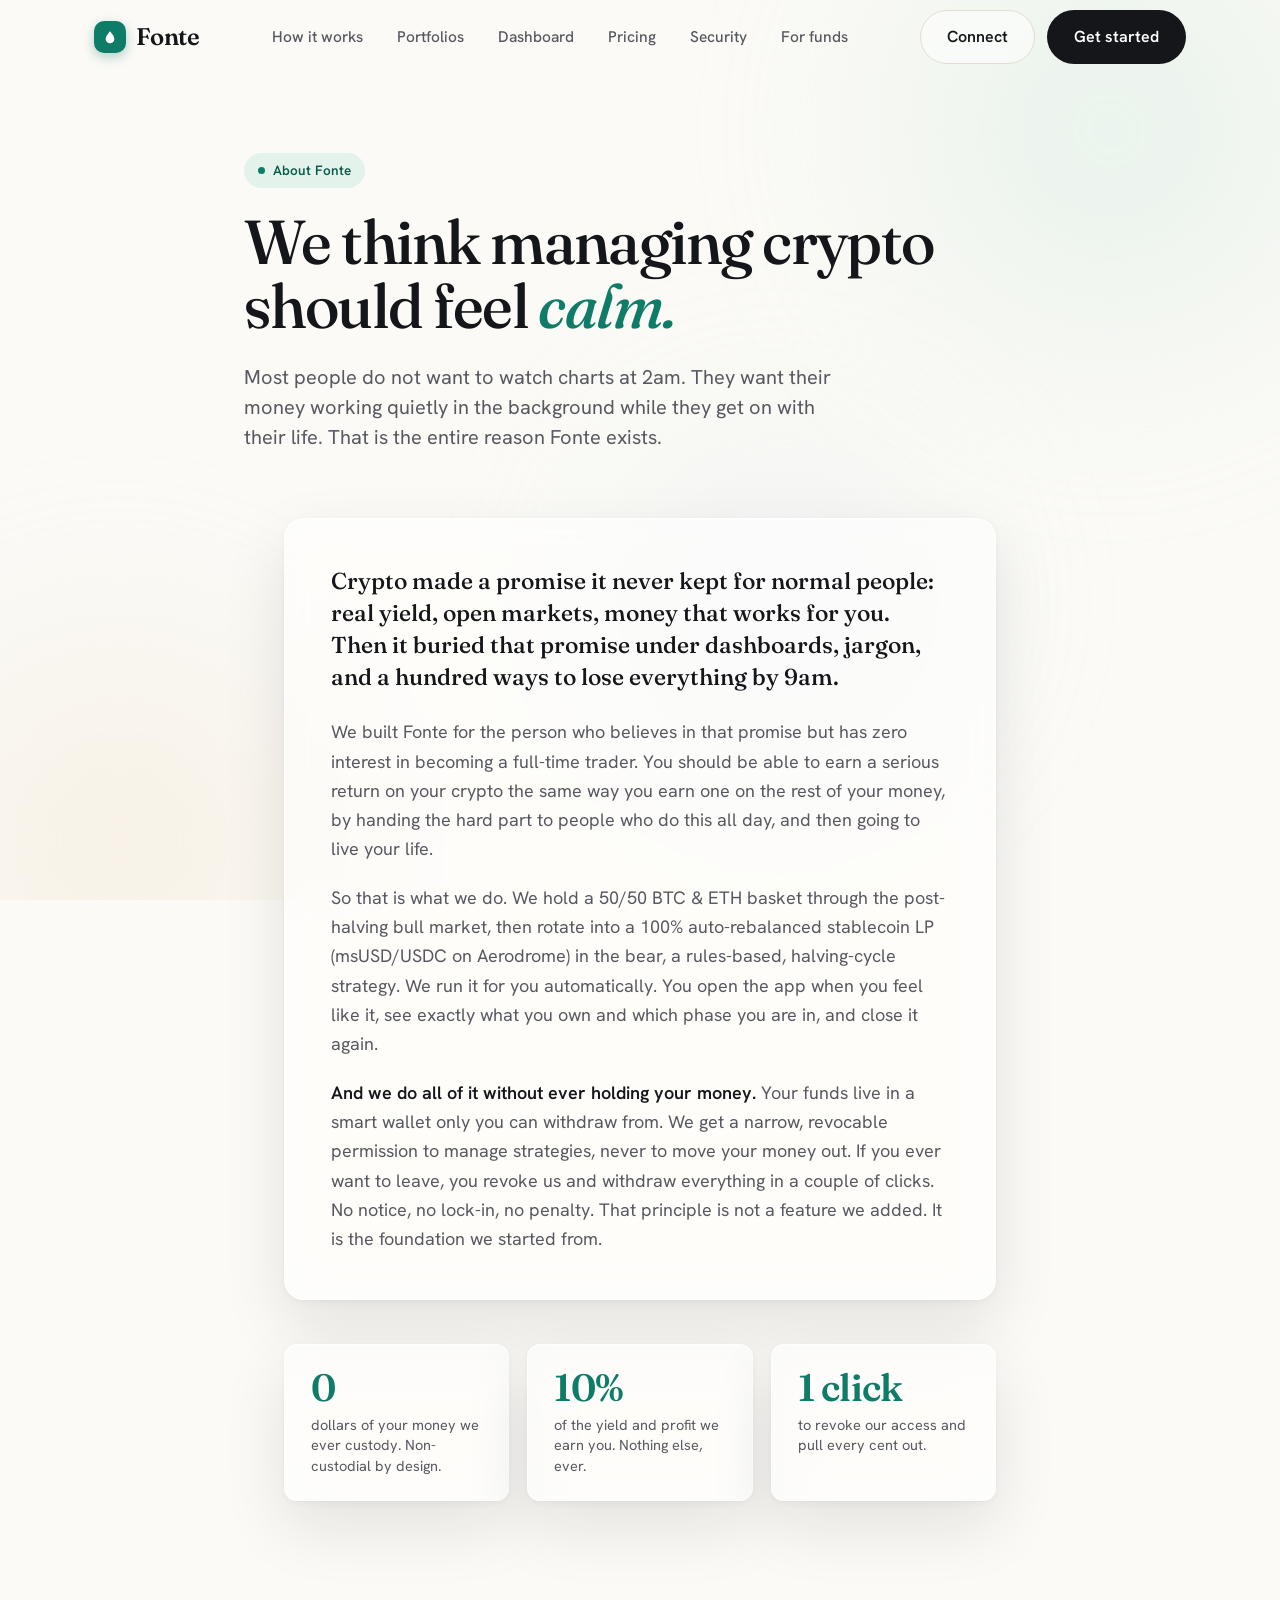
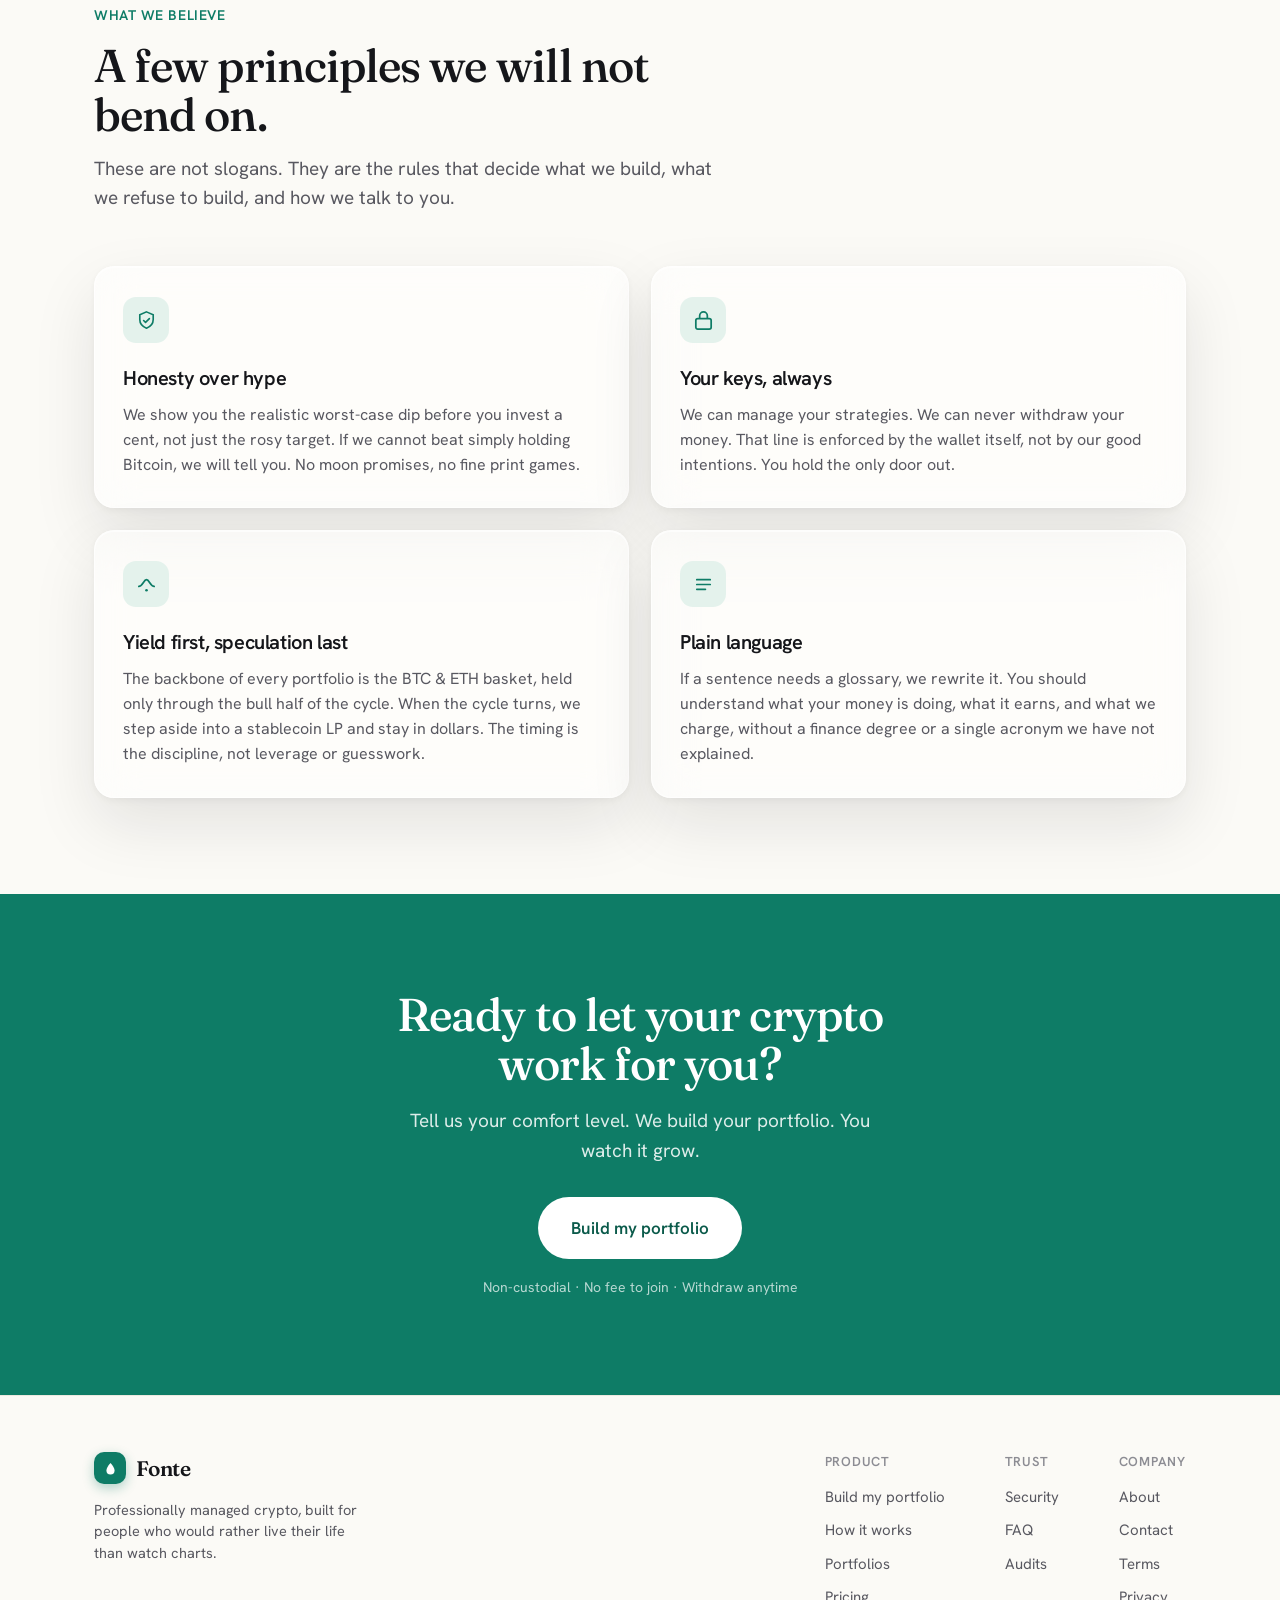
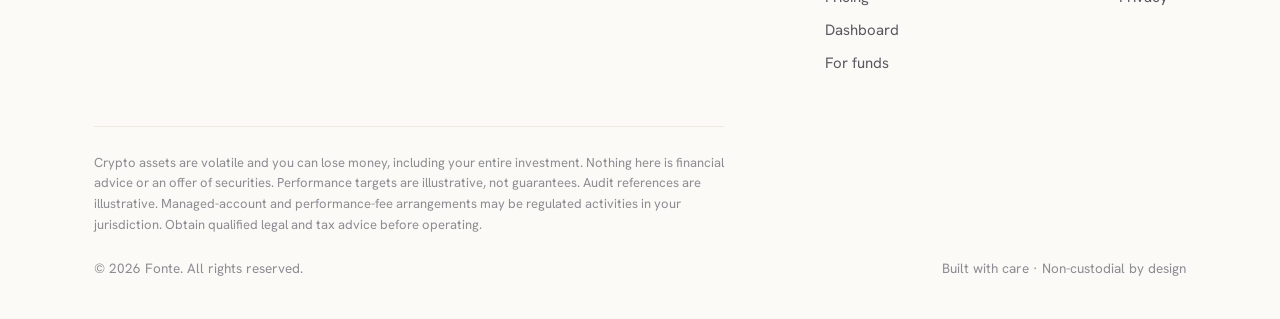
==== about.html @ 7508da29 "Fonte marketing site: landing, for-funds (white-label + API), sample dashboard, legal pages Co-Autho" ====
<!DOCTYPE html>
<html lang="en">
<head>
<meta charset="UTF-8" />
<meta name="viewport" content="width=device-width, initial-scale=1" />
<title>About Fonte</title>
<meta name="description" content="Why Fonte exists: we think managing crypto should feel calm. Professionally managed, non-custodial portfolios for people who would rather live their life than watch charts." />
<link rel="icon" href="data:image/svg+xml,%3Csvg xmlns='http://www.w3.org/2000/svg' viewBox='0 0 32 32'%3E%3Crect width='32' height='32' rx='10' fill='%230E7C66'/%3E%3Cpath d='M16 4.5C16 4.5 7.5 13.5 7.5 20a8.5 8.5 0 0 0 17 0C24.5 13.5 16 4.5 16 4.5Z' fill='white'/%3E%3C/svg%3E" />
<!--OG-->
<meta name="theme-color" content="#0E7C66" />
<link rel="canonical" href="https://fonte.finance/about" />
<meta property="og:type" content="website" />
<meta property="og:site_name" content="Fonte" />
<meta property="og:title" content="About Fonte" />
<meta property="og:description" content="Why Fonte exists: managing crypto should feel calm. Professionally managed, non-custodial portfolios for people who would rather live their life than watch charts." />
<meta property="og:url" content="https://fonte.finance/about" />
<meta property="og:image" content="https://fonte.finance/assets/og.png?v=20260615" />
<meta property="og:image:type" content="image/png" />
<meta property="og:image:width" content="1200" />
<meta property="og:image:height" content="630" />
<meta property="og:image:alt" content="Fonte. Crypto, on autopilot. Professionally managed, non-custodial crypto portfolios." />
<meta name="twitter:card" content="summary_large_image" />
<meta name="twitter:site" content="@fonte" />
<meta name="twitter:title" content="About Fonte" />
<meta name="twitter:description" content="Why Fonte exists: managing crypto should feel calm. Professionally managed, non-custodial portfolios for people who would rather live their life than watch charts." />
<meta name="twitter:image" content="https://fonte.finance/assets/og.png?v=20260615" />
<meta name="twitter:image:alt" content="Fonte. Crypto, on autopilot. Professionally managed, non-custodial crypto portfolios." />
<!--/OG-->
<link rel="stylesheet" href="styles.css" />
<style>
  /* ---- nav + footer (copied from index.html inline style so this page is self-contained) ---- */
  footer{border-top:1px solid var(--line);padding:56px 0 40px}
  .foot-grid{display:flex;justify-content:space-between;gap:40px;flex-wrap:wrap;margin-bottom:40px}
  .foot-brand{max-width:280px}
  .foot-brand p{color:var(--ink-2);font-size:14.5px;margin-top:14px;line-height:1.5}
  .foot-cols{display:flex;gap:60px;flex-wrap:wrap}
  .foot-col h5{font-size:13px;text-transform:uppercase;letter-spacing:.06em;color:var(--ink-3);margin-bottom:14px;font-weight:600}
  .foot-col a{display:block;color:var(--ink-2);font-size:15px;margin-bottom:10px;transition:color .15s}
  .foot-col a:hover{color:var(--ink)}
  .foot-legal{border-top:1px solid var(--line);padding-top:26px;color:var(--ink-3);font-size:13px;line-height:1.6;max-width:90ch}
  .foot-bottom{display:flex;justify-content:space-between;align-items:center;gap:20px;margin-top:22px;flex-wrap:wrap;color:var(--ink-3);font-size:13.5px}

  /* ---- about-only ---- */
  .pg-hero{padding:78px 0 30px}
  .pg-hero .wrap{max-width:840px}
  h1.pg-h{font-family:"Fraunces";font-weight:500;font-size:clamp(38px,6vw,62px);line-height:1.03;letter-spacing:-.025em}
  h1.pg-h em{font-style:italic;color:var(--accent)}
  .pg-lede{font-size:20px;color:var(--ink-2);margin-top:24px;max-width:54ch;line-height:1.5}

  .story{padding:36px 0 8px}
  .story .wrap{max-width:760px}
  .story-card{border-radius:var(--radius);padding:clamp(28px,4vw,46px)}
  .story-card p{color:var(--ink-2);font-size:18px;line-height:1.62;margin-bottom:20px}
  .story-card p:last-child{margin-bottom:0}
  .story-card p b{color:var(--ink);font-weight:600}
  .story-card .lead{font-family:"Fraunces";font-weight:500;font-size:23px;color:var(--ink);line-height:1.4;margin-bottom:24px}

  .believe-grid{display:grid;grid-template-columns:repeat(2,1fr);gap:22px;margin-top:46px}
  @media(max-width:760px){.believe-grid{grid-template-columns:1fr}}
  .bcard{border-radius:var(--radius);padding:30px 28px;transition:transform .2s,box-shadow .2s}
  .bcard:hover{transform:translateY(-3px)}
  .bcard .ic{width:46px;height:46px;border-radius:13px;background:var(--accent-soft);color:var(--accent);display:grid;place-items:center;margin-bottom:20px}
  .bcard h3{font-size:20px;font-weight:600;margin-bottom:9px}
  .bcard p{color:var(--ink-2);font-size:16px;line-height:1.55}

  .stat-strip{display:flex;flex-wrap:wrap;gap:18px;margin-top:44px}
  .stat{flex:1;min-width:180px;border-radius:var(--radius-sm);padding:24px 26px}
  .stat .big{font-family:"Fraunces";font-weight:600;font-size:38px;color:var(--accent);letter-spacing:-.02em;line-height:1}
  .stat .lbl{color:var(--ink-2);font-size:14.5px;margin-top:8px;line-height:1.4}

  #cta{background:var(--accent);color:#fff;text-align:center}
  #cta h2{color:#fff;max-width:18ch;margin:0 auto}
  #cta p{color:rgba(255,255,255,.86);font-size:19px;margin:18px auto 32px;max-width:46ch}
  #cta .btn-ink{background:#fff;color:var(--accent-ink)}
</style>
</head>
<body>
<div class="bg-orbs"></div><div class="orb-3"></div>

<!-- NAV -->
<nav id="nav">
  <div class="wrap nav-in">
    <a class="logo" href="index.html" aria-label="Fonte home"><span class="mark" aria-hidden="true"><svg width="16" height="16" viewBox="0 0 24 24" fill="none"><path d="M12 3.2C12 3.2 5.5 10.3 5.5 15a6.5 6.5 0 0 0 13 0C18.5 10.3 12 3.2 12 3.2Z" fill="#fff"/></svg></span> Fonte</a>
    <div class="nav-links">
      <a href="index.html#how">How it works</a>
      <a href="index.html#profiles">Portfolios</a>
      <a href="index.html#dash">Dashboard</a>
      <a href="index.html#fees">Pricing</a>
      <a href="index.html#safe">Security</a>
      <a href="business.html">For funds</a>
    </div>
    <div class="nav-cta">
      <a href="https://app.fonte.finance/?connect=1" class="btn btn-ghost">Connect</a>
      <a href="https://app.fonte.finance/onboarding" class="btn btn-ink">Get started</a>
    </div>
  </div>
</nav>

<!-- HERO -->
<header class="pg-hero">
  <div class="wrap reveal in">
    <span class="eyebrow"><span class="dot"></span> About Fonte</span>
    <h1 class="pg-h serif">We think managing crypto<br>should feel <em>calm.</em></h1>
    <p class="pg-lede">Most people do not want to watch charts at 2am. They want their money working quietly in the background while they get on with their life. That is the entire reason Fonte exists.</p>
  </div>
</header>

<!-- STORY -->
<section class="story">
  <div class="wrap reveal">
    <div class="story-card glass">
      <p class="lead">Crypto made a promise it never kept for normal people: real yield, open markets, money that works for you. Then it buried that promise under dashboards, jargon, and a hundred ways to lose everything by 9am.</p>
      <p>We built Fonte for the person who believes in that promise but has zero interest in becoming a full-time trader. You should be able to earn a serious return on your crypto the same way you earn one on the rest of your money, by handing the hard part to people who do this all day, and then going to live your life.</p>
      <p>So that is what we do. We hold a 50/50 BTC &amp; ETH basket through the post-halving bull market, then rotate into a 100% auto-rebalanced stablecoin LP (msUSD/USDC on Aerodrome) in the bear, a rules-based, halving-cycle strategy. We run it for you automatically. You open the app when you feel like it, see exactly what you own and which phase you are in, and close it again.</p>
      <p><b>And we do all of it without ever holding your money.</b> Your funds live in a smart wallet only you can withdraw from. We get a narrow, revocable permission to manage strategies, never to move your money out. If you ever want to leave, you revoke us and withdraw everything in a couple of clicks. No notice, no lock-in, no penalty. That principle is not a feature we added. It is the foundation we started from.</p>
    </div>

    <div class="stat-strip">
      <div class="stat glass"><div class="big tnum">0</div><div class="lbl">dollars of your money we ever custody. Non-custodial by design.</div></div>
      <div class="stat glass"><div class="big tnum">10%</div><div class="lbl">of the yield and profit we earn you. Nothing else, ever.</div></div>
      <div class="stat glass"><div class="big">1 click</div><div class="lbl">to revoke our access and pull every cent out.</div></div>
    </div>
  </div>
</section>

<!-- WHAT WE BELIEVE -->
<section id="believe">
  <div class="wrap">
    <div class="sec-head reveal" style="max-width:640px">
      <div class="sec-tag">What we believe</div>
      <h2 class="serif">A few principles we will not bend on.</h2>
      <p>These are not slogans. They are the rules that decide what we build, what we refuse to build, and how we talk to you.</p>
    </div>
    <div class="believe-grid">
      <div class="bcard glass reveal">
        <div class="ic"><svg width="23" height="23" viewBox="0 0 24 24" fill="none"><path d="M12 3l7 3v5c0 4.5-3 7.5-7 9-4-1.5-7-4.5-7-9V6l7-3z" stroke="currentColor" stroke-width="1.7"/><path d="M9 12l2 2 4-4" stroke="currentColor" stroke-width="1.7" stroke-linecap="round" stroke-linejoin="round"/></svg></div>
        <h3>Honesty over hype</h3>
        <p>We show you the realistic worst-case dip before you invest a cent, not just the rosy target. If we cannot beat simply holding Bitcoin, we will tell you. No moon promises, no fine print games.</p>
      </div>
      <div class="bcard glass reveal">
        <div class="ic"><svg width="23" height="23" viewBox="0 0 24 24" fill="none"><rect x="4" y="10" width="16" height="11" rx="2" stroke="currentColor" stroke-width="1.8"/><path d="M8 10V7a4 4 0 018 0v3" stroke="currentColor" stroke-width="1.8"/></svg></div>
        <h3>Your keys, always</h3>
        <p>We can manage your strategies. We can never withdraw your money. That line is enforced by the wallet itself, not by our good intentions. You hold the only door out.</p>
      </div>
      <div class="bcard glass reveal">
        <div class="ic"><svg width="23" height="23" viewBox="0 0 24 24" fill="none"><path d="M4 14c4 0 5-7 8-7s4 7 8 7" stroke="currentColor" stroke-width="1.8" stroke-linecap="round"/><circle cx="12" cy="18" r="1.4" fill="currentColor"/></svg></div>
        <h3>Yield first, speculation last</h3>
        <p>The backbone of every portfolio is the BTC &amp; ETH basket, held only through the bull half of the cycle. When the cycle turns, we step aside into a stablecoin LP and stay in dollars. The timing is the discipline, not leverage or guesswork.</p>
      </div>
      <div class="bcard glass reveal">
        <div class="ic"><svg width="23" height="23" viewBox="0 0 24 24" fill="none"><path d="M5 7h14M5 12h14M5 17h9" stroke="currentColor" stroke-width="1.8" stroke-linecap="round"/></svg></div>
        <h3>Plain language</h3>
        <p>If a sentence needs a glossary, we rewrite it. You should understand what your money is doing, what it earns, and what we charge, without a finance degree or a single acronym we have not explained.</p>
      </div>
    </div>
  </div>
</section>

<!-- CTA -->
<section id="cta">
  <div class="wrap reveal">
    <h2 class="serif">Ready to let your crypto work for you?</h2>
    <p>Tell us your comfort level. We build your portfolio. You watch it grow.</p>
    <a href="https://app.fonte.finance/onboarding" class="btn btn-ink btn-lg">Build my portfolio</a>
    <div style="margin-top:18px;color:rgba(255,255,255,.7);font-size:14px">Non-custodial · No fee to join · Withdraw anytime</div>
  </div>
</section>

<!-- FOOTER -->
<footer>
  <div class="wrap">
    <div class="foot-grid">
      <div class="foot-brand">
        <a class="logo" href="index.html" style="font-size:21px"><span class="mark" aria-hidden="true"><svg width="15" height="15" viewBox="0 0 24 24" fill="none"><path d="M12 3.2C12 3.2 5.5 10.3 5.5 15a6.5 6.5 0 0 0 13 0C18.5 10.3 12 3.2 12 3.2Z" fill="#fff"/></svg></span> Fonte</a>
        <p>Professionally managed crypto, built for people who would rather live their life than watch charts.</p>
      </div>
      <div class="foot-cols">
        <div class="foot-col"><h5>Product</h5><a href="https://app.fonte.finance/onboarding">Build my portfolio</a><a href="index.html#how">How it works</a><a href="index.html#profiles">Portfolios</a><a href="index.html#fees">Pricing</a><a href="index.html#dash">Dashboard</a><a href="business.html">For funds</a></div>
        <div class="foot-col"><h5>Trust</h5><a href="index.html#safe">Security</a><a href="index.html#faq">FAQ</a><a href="index.html#safe">Audits</a></div>
        <div class="foot-col"><h5>Company</h5><a href="about.html">About</a><a href="contact.html">Contact</a><a href="terms.html">Terms</a><a href="privacy.html">Privacy</a></div>
      </div>
    </div>
    <div class="foot-legal">Crypto assets are volatile and you can lose money, including your entire investment. Nothing here is financial advice or an offer of securities. Performance targets are illustrative, not guarantees. Audit references are illustrative. Managed-account and performance-fee arrangements may be regulated activities in your jurisdiction. Obtain qualified legal and tax advice before operating.</div>
    <div class="foot-bottom"><span>&copy; 2026 Fonte. All rights reserved.</span><span>Built with care · Non-custodial by design</span></div>
  </div>
</footer>

<script>
  const nav=document.getElementById('nav');
  addEventListener('scroll',()=>nav.classList.toggle('scrolled',scrollY>8),{passive:true});
  const io=new IntersectionObserver((es)=>{es.forEach(e=>{if(e.isIntersecting){e.target.classList.add('in');io.unobserve(e.target)}})},{threshold:.12});
  document.querySelectorAll('.reveal').forEach(el=>io.observe(el));
</script>
</body>
</html>
---- styles.css ----
/* ============================================================
   FONTE  ·  shared design system
   Wealthsimple-inspired: warm, calm, premium, plain-spoken.
   Calm-light theme with subtle glassmorphism.
   ============================================================ */

@import url('https://fonts.googleapis.com/css2?family=Fraunces:ital,opsz,wght@0,9..144,400;0,9..144,500;0,9..144,600;0,9..144,700;1,9..144,500&family=Hanken+Grotesk:wght@400;500;600;700&display=swap');

:root{
  --bg:#FBFAF6;
  --bg-2:#F6F4ED;
  --surface:#FFFFFF;
  --surface-2:#F4F2EC;
  --ink:#15161A;
  --ink-2:#585860;
  --ink-3:#8C8C93;
  --line:#ECE9E0;
  --line-2:#E1DDD2;
  --accent:#0E7C66;
  --accent-2:#3FA98C;
  --accent-soft:#E4F2EC;
  --accent-ink:#0A5A4A;
  --pos:#138A5E;
  --neg:#C0492F;
  --warn:#B8862A;
  --gold:#C9952F;

  --radius:20px;
  --radius-sm:13px;
  --radius-lg:26px;
  --maxw:1140px;
  --shadow:0 1px 2px rgba(20,20,25,.04), 0 8px 30px rgba(20,20,25,.05);
  --shadow-lg:0 2px 8px rgba(20,20,25,.05), 0 26px 64px rgba(20,20,25,.10);

  /* glass */
  --glass-bg:rgba(255,255,255,.55);
  --glass-bg-strong:rgba(255,255,255,.72);
  --glass-border:rgba(255,255,255,.65);
  --glass-blur:20px;
}

*{box-sizing:border-box;margin:0;padding:0}
html{scroll-behavior:smooth}
body{
  background:var(--bg);color:var(--ink);
  font-family:"Hanken Grotesk",system-ui,-apple-system,sans-serif;
  font-size:17px;line-height:1.55;-webkit-font-smoothing:antialiased;
  overflow-x:hidden;position:relative;
}

/* warm gradient washes that the glass refracts over */
.bg-orbs{position:fixed;inset:0;z-index:-1;overflow:hidden;pointer-events:none}
.bg-orbs::before,.bg-orbs::after{content:"";position:absolute;border-radius:50%;filter:blur(80px);opacity:.5}
.bg-orbs::before{width:620px;height:620px;background:radial-gradient(circle,#CFE9DE,transparent 70%);top:-180px;right:-140px}
.bg-orbs::after{width:560px;height:560px;background:radial-gradient(circle,#F3E4CF,transparent 70%);bottom:-220px;left:-160px}
.orb-3{position:fixed;width:480px;height:480px;border-radius:50%;filter:blur(90px);opacity:.32;
  background:radial-gradient(circle,#D7E7F0,transparent 70%);top:40%;left:42%;z-index:-1;pointer-events:none}

.serif{font-family:"Fraunces",Georgia,serif}
.mono{font-family:ui-monospace,"SF Mono",Menlo,monospace;font-variant-numeric:tabular-nums}
.tnum{font-variant-numeric:tabular-nums}
a{color:inherit;text-decoration:none}
.wrap{max-width:var(--maxw);margin:0 auto;padding:0 24px}
section{padding:96px 0;position:relative}
@media(max-width:740px){section{padding:64px 0}}

/* ---------- glass utility ---------- */
.glass{
  background:var(--glass-bg);
  backdrop-filter:blur(var(--glass-blur)) saturate(150%);
  -webkit-backdrop-filter:blur(var(--glass-blur)) saturate(150%);
  border:1px solid var(--glass-border);
  box-shadow:var(--shadow-lg), inset 0 1px 0 rgba(255,255,255,.6);
}
.glass-strong{background:var(--glass-bg-strong)}
@supports not ((backdrop-filter:blur(1px)) or (-webkit-backdrop-filter:blur(1px))){
  .glass{background:rgba(255,255,255,.92)}
  .glass-strong{background:rgba(255,255,255,.97)}
}

/* ---------- buttons ---------- */
.btn{
  display:inline-flex;align-items:center;gap:9px;justify-content:center;
  font-weight:600;font-size:16px;border-radius:999px;padding:14px 26px;
  cursor:pointer;border:1px solid transparent;font-family:inherit;
  transition:transform .15s ease,background .2s ease,box-shadow .2s ease,border-color .2s;
  min-height:48px;
}
.btn:focus-visible{outline:3px solid var(--accent);outline-offset:2px}
.btn-ink{background:var(--ink);color:#fff}
.btn-ink:hover{transform:translateY(-1px);box-shadow:0 10px 24px rgba(20,20,25,.18)}
.btn-ghost{background:rgba(255,255,255,.5);color:var(--ink);border-color:var(--line-2);backdrop-filter:blur(8px)}
.btn-ghost:hover{background:var(--surface);border-color:var(--ink-3)}
.btn-accent{background:var(--accent);color:#fff}
.btn-accent:hover{transform:translateY(-1px);box-shadow:0 10px 24px rgba(14,124,102,.28)}
.btn-lg{padding:17px 32px;font-size:17px;min-height:54px}
.btn-block{width:100%}
.btn[disabled]{opacity:.45;cursor:not-allowed;transform:none!important;box-shadow:none!important}

/* ---------- nav ---------- */
nav{position:sticky;top:0;z-index:50;border-bottom:1px solid transparent;transition:border-color .2s,background .2s}
nav.scrolled{border-color:var(--line);background:rgba(251,250,246,.7);backdrop-filter:saturate(160%) blur(14px)}
.nav-in{display:flex;align-items:center;justify-content:space-between;height:74px}
.logo{display:flex;align-items:center;gap:10px;font-family:"Fraunces";font-weight:600;font-size:24px;letter-spacing:-.01em;color:var(--ink)}
.logo .mark{width:32px;height:32px;border-radius:10px;background:var(--accent);display:grid;place-items:center;color:#fff;box-shadow:0 4px 12px rgba(14,124,102,.32)}
.nav-links{display:flex;align-items:center;gap:34px}
.nav-links a{color:var(--ink-2);font-weight:500;font-size:15.5px;transition:color .15s}
.nav-links a:hover{color:var(--ink)}
.nav-cta{display:flex;align-items:center;gap:12px}
/* on mobile the inline nav links collapse, but the Connect + Get started CTAs
   stay visible, compacted so both fit alongside the logo on a narrow screen */
@media(max-width:880px){.nav-links{display:none}}
@media(max-width:560px){
  .nav-cta{gap:8px}
  .nav-cta .btn{padding:10px 16px;font-size:14.5px;min-height:44px}
}
@media(max-width:360px){
  .nav-cta .btn{padding:9px 13px;font-size:13.5px}
}

/* ---------- generic headings ---------- */
h1,h2,h3{letter-spacing:-.02em}
.eyebrow{display:inline-flex;align-items:center;gap:8px;background:var(--accent-soft);color:var(--accent-ink);
  font-weight:600;font-size:13.5px;padding:7px 14px;border-radius:999px;margin-bottom:22px}
.eyebrow .dot{width:7px;height:7px;border-radius:50%;background:var(--accent)}
.sec-head{max-width:620px;margin-bottom:54px}
.sec-tag{color:var(--accent);font-weight:600;font-size:14px;letter-spacing:.04em;text-transform:uppercase;margin-bottom:14px}
h2{font-family:"Fraunces";font-weight:500;font-size:clamp(30px,4.2vw,46px);line-height:1.07}
.sec-head p{color:var(--ink-2);font-size:19px;margin-top:16px;line-height:1.5}

.reveal{opacity:0;transform:translateY(18px);transition:opacity .6s ease,transform .6s ease}
.reveal.in{opacity:1;transform:none}
@media(prefers-reduced-motion:reduce){*{transition:none!important;animation:none!important}.reveal{opacity:1;transform:none}}

.swatch{width:9px;height:9px;border-radius:3px;flex-shrink:0;display:inline-block}
.tnum{font-variant-numeric:tabular-nums}

/* ── Backtest / proof section ── */
#proof .bt-stats{display:grid;grid-template-columns:repeat(3,1fr);gap:16px;margin:28px 0 24px}
.bt-stat{background:var(--surface);border:1px solid var(--line);border-radius:var(--radius-sm);padding:20px 22px}
.bt-k{color:var(--ink-3);font-size:13px;font-weight:500;margin-bottom:8px}
.bt-v{font-size:34px;font-weight:700;line-height:1;letter-spacing:-.01em;color:var(--ink)}
.bt-v.pos{color:var(--pos)}
.bt-sub{color:var(--ink-2);font-size:12.5px;margin-top:8px}
.bt-sub b{color:var(--neg)}
.bt-chart{padding:22px 22px 18px;border-radius:var(--radius);margin-bottom:24px}
.bt-legend{display:flex;flex-wrap:wrap;gap:10px 18px;margin-top:14px;padding-top:14px;border-top:1px solid var(--line)}
.bt-leg{display:inline-flex;align-items:center;gap:7px;font-size:12.5px;color:var(--ink-2)}
.bt-leg i{width:16px;height:3px;border-radius:2px;flex-shrink:0}
.bt-leg i.dash{opacity:.6}
.bt-leg b{color:var(--ink);font-weight:700}
.bt-grid{display:grid;grid-template-columns:repeat(3,1fr);gap:16px;margin-bottom:24px}
.bt-card{padding:20px 22px;border-radius:var(--radius-sm)}
.bt-card-name{font-size:19px;font-weight:600;margin-bottom:14px}
.bt-row{display:flex;justify-content:space-between;align-items:center;padding:9px 0;border-top:1px solid var(--line);font-size:13.5px;color:var(--ink-2)}
.bt-row:first-of-type{border-top:none}
.bt-row b{font-size:15px;color:var(--ink);font-weight:700}
.bt-row b.neg{color:var(--neg)}
.bt-row sup{color:var(--ink-3)}
.bt-cycles{background:var(--surface);border:1px solid var(--line);border-radius:var(--radius);padding:24px 24px 22px;margin-bottom:24px}
.bt-cycles-head{font-size:19px;font-weight:600;margin-bottom:16px;color:var(--ink)}
.tag-bear,.tag-bull,.tag-flat{font-size:10.5px;font-weight:700;letter-spacing:.03em;text-transform:uppercase;padding:3px 9px;border-radius:20px}
.tag-bear{background:#FBE9E3;color:#B5432B}
.tag-bull{background:var(--accent-soft);color:var(--accent-ink)}
.tag-flat{background:#F1EEE4;color:#8A7A45}
/* cycle scorecards (replaces the horizontal-scroll table) */
.cyc-grid{display:grid;grid-template-columns:repeat(5,1fr);gap:12px}
.cyc{border:1px solid var(--line);border-radius:var(--radius-sm);padding:15px 15px 14px;background:var(--bg);display:flex;flex-direction:column;transition:transform .2s ease,box-shadow .2s ease,border-color .2s ease}
.cyc:hover{transform:translateY(-2px);box-shadow:var(--shadow);border-color:var(--line-2)}
.cyc-top{display:flex;justify-content:space-between;align-items:center;margin-bottom:12px}
.cyc-yr{font-size:13px;font-weight:600;color:var(--ink-3)}
.cyc-val{font-size:27px;font-weight:700;line-height:1;letter-spacing:-.01em}
.cyc-val.pos{color:var(--pos)} .cyc-val.neg{color:var(--neg)}
.cyc-lbl{font-size:11px;color:var(--ink-3);margin-top:5px}
.cyc-vs{display:flex;justify-content:space-between;align-items:center;font-size:12px;color:var(--ink-2);margin-top:12px;padding-top:11px;border-top:1px solid var(--line)}
.cyc-vs b{font-weight:700}
.cyc-vs b.pos{color:var(--pos)} .cyc-vs b.neg{color:var(--neg)}
.cyc-take{margin-top:11px;font-size:11.5px;font-weight:600;color:var(--accent-ink);background:var(--accent-soft);border-radius:8px;padding:6px 9px;text-align:center}
.bt-cycles-note{color:var(--ink-2);font-size:13.5px;margin-top:18px;line-height:1.6}
.bt-cycles-note b{color:var(--ink)}
/* methodology caveat cards */
.bt-method{background:var(--bg-2);border:1px solid var(--line);border-radius:var(--radius);padding:24px 26px}
.bt-method-title{font-size:18px;font-weight:600;margin-bottom:18px;color:var(--ink)}
.bt-method-grid{display:grid;grid-template-columns:1fr 1fr;gap:18px 26px}
.mc{display:flex;gap:13px;align-items:flex-start}
.mc-ic{flex-shrink:0;width:36px;height:36px;border-radius:10px;background:var(--accent-soft);color:var(--accent-ink);display:flex;align-items:center;justify-content:center}
.mc-ic svg{width:19px;height:19px}
.mc-t{font-weight:600;font-size:14px;color:var(--ink);margin-bottom:4px}
.mc-p{font-size:12.5px;color:var(--ink-2);line-height:1.58;margin:0}
.mc-p sup{color:var(--ink-3)}
.bt-disclaimer{margin-top:20px;padding-top:16px;border-top:1px solid var(--line-2);font-size:12px;color:var(--ink-2);font-weight:500;line-height:1.6}
@media(max-width:900px){.cyc-grid{grid-template-columns:repeat(3,1fr)}}
@media(max-width:760px){
  #proof .bt-stats{grid-template-columns:1fr}
  .bt-grid{grid-template-columns:1fr}
  .bt-chart{padding:16px 14px}
  .bt-v{font-size:30px}
  .cyc-grid{grid-template-columns:repeat(2,1fr)}
  .bt-method-grid{grid-template-columns:1fr;gap:16px}
}
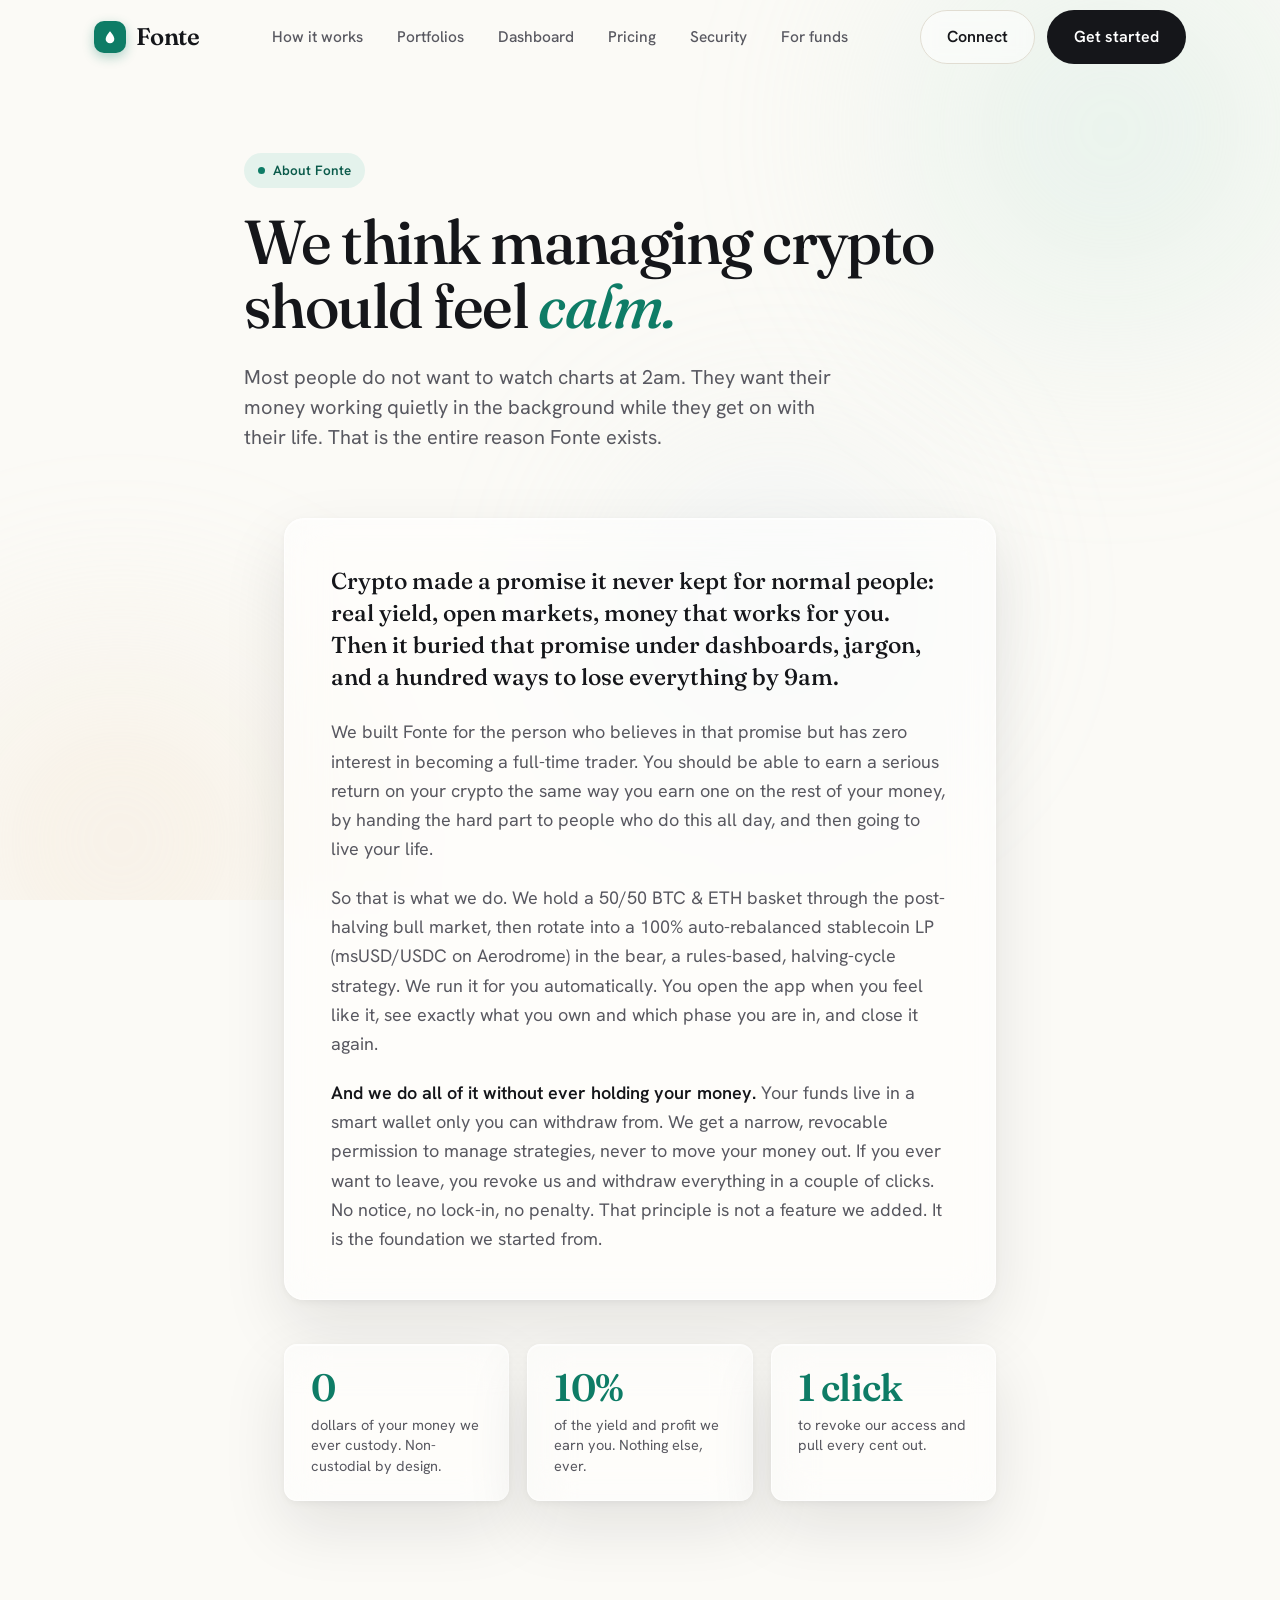
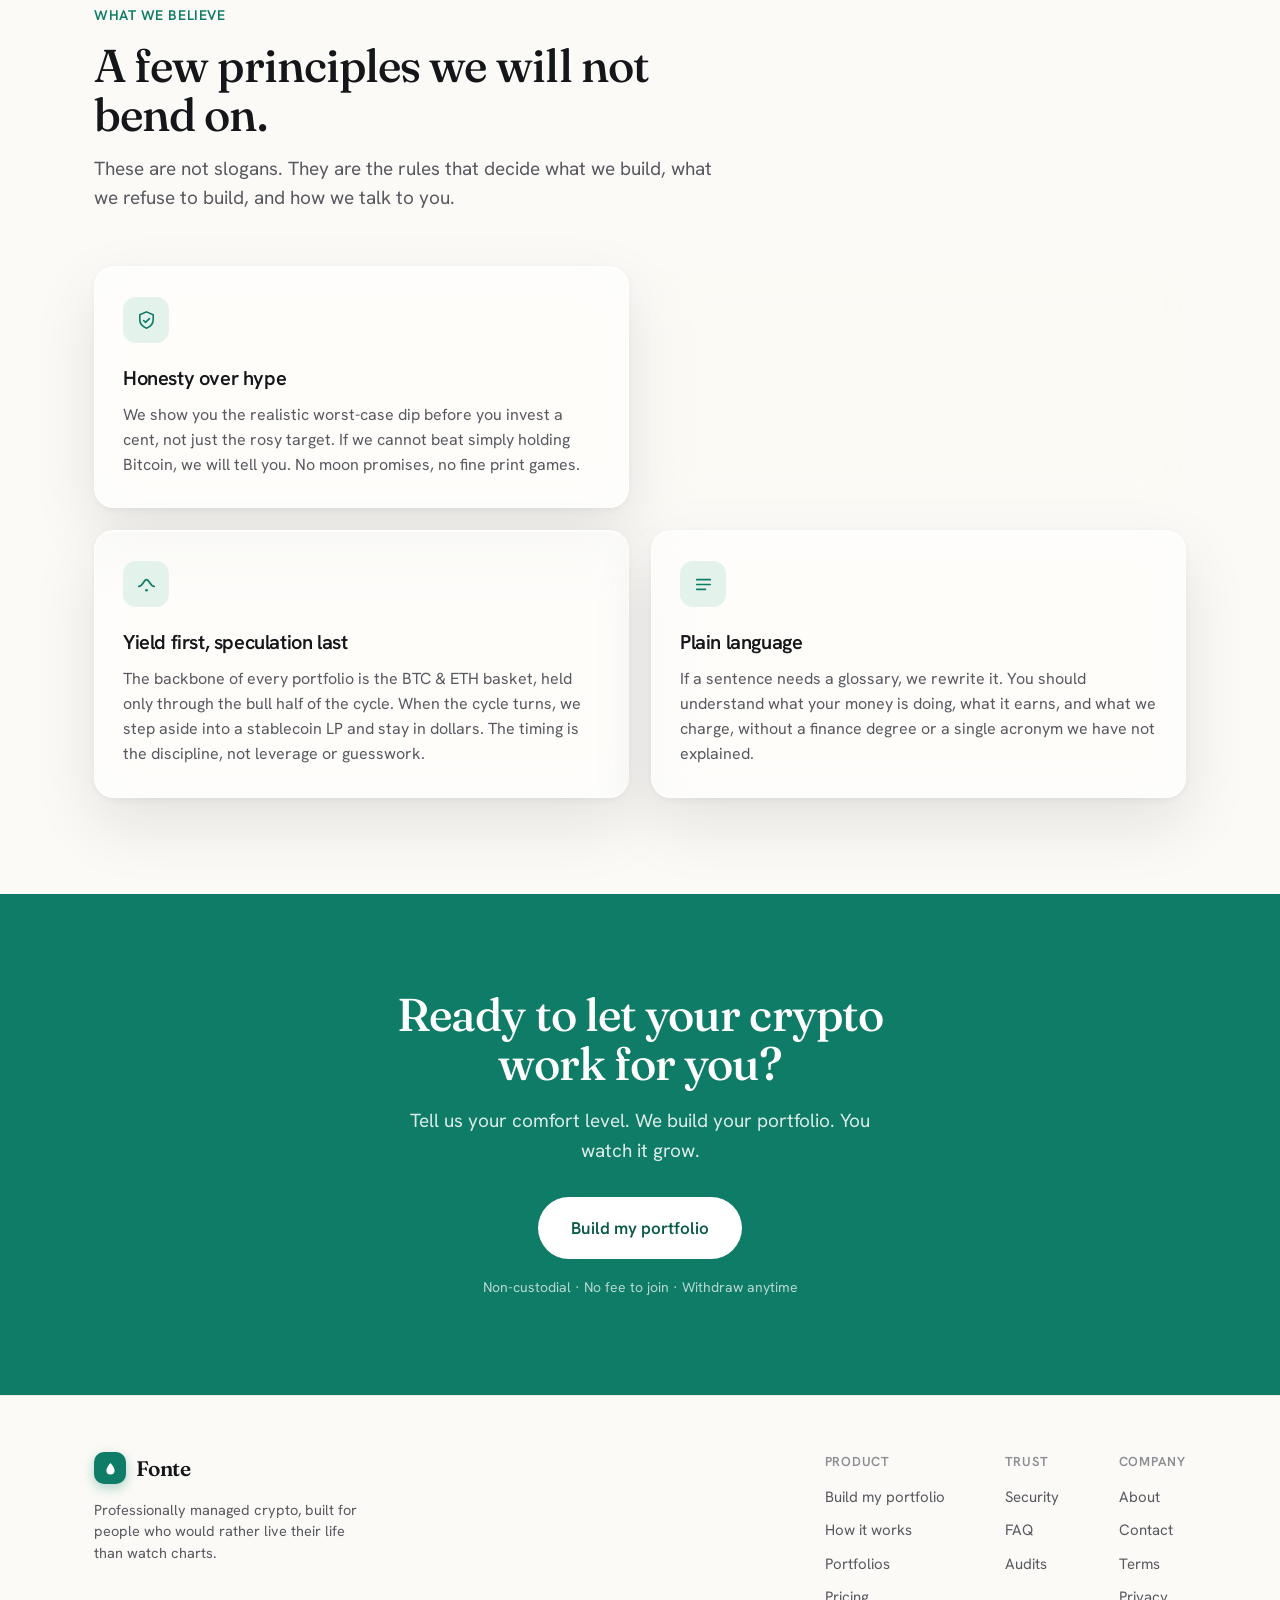
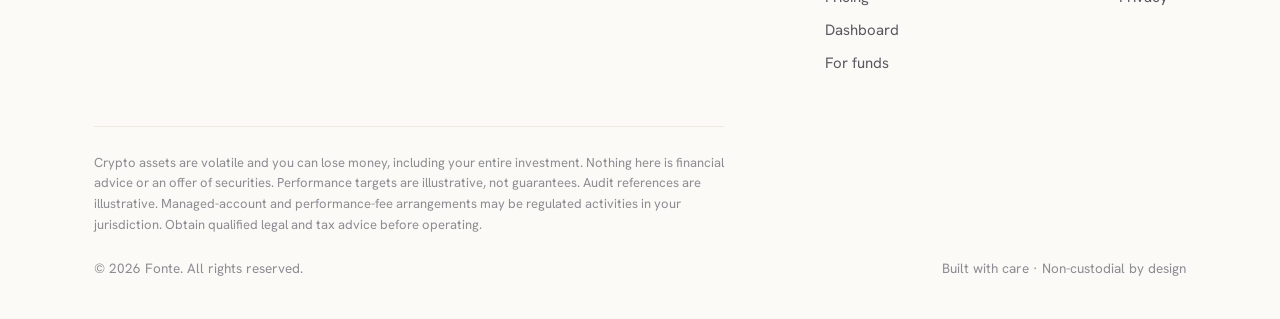
==== commit de0a0e7d: "Redesign OG image (glowing equity curve, refined hierarchy); bump cache-buster Co-Authored-By: Claud" ====
--- a/about.html
+++ b/about.html
@@ -14,7 +14,7 @@
 <meta property="og:title" content="About Fonte" />
 <meta property="og:description" content="Why Fonte exists: managing crypto should feel calm. Professionally managed, non-custodial portfolios for people who would rather live their life than watch charts." />
 <meta property="og:url" content="https://fonte.finance/about" />
-<meta property="og:image" content="https://fonte.finance/assets/og.png?v=20260615" />
+<meta property="og:image" content="https://fonte.finance/assets/og.png?v=20260622" />
 <meta property="og:image:type" content="image/png" />
 <meta property="og:image:width" content="1200" />
 <meta property="og:image:height" content="630" />
@@ -23,7 +23,7 @@
 <meta name="twitter:site" content="@fonte" />
 <meta name="twitter:title" content="About Fonte" />
 <meta name="twitter:description" content="Why Fonte exists: managing crypto should feel calm. Professionally managed, non-custodial portfolios for people who would rather live their life than watch charts." />
-<meta name="twitter:image" content="https://fonte.finance/assets/og.png?v=20260615" />
+<meta name="twitter:image" content="https://fonte.finance/assets/og.png?v=20260622" />
 <meta name="twitter:image:alt" content="Fonte. Crypto, on autopilot. Professionally managed, non-custodial crypto portfolios." />
 <!--/OG-->
 <link rel="stylesheet" href="styles.css" />
